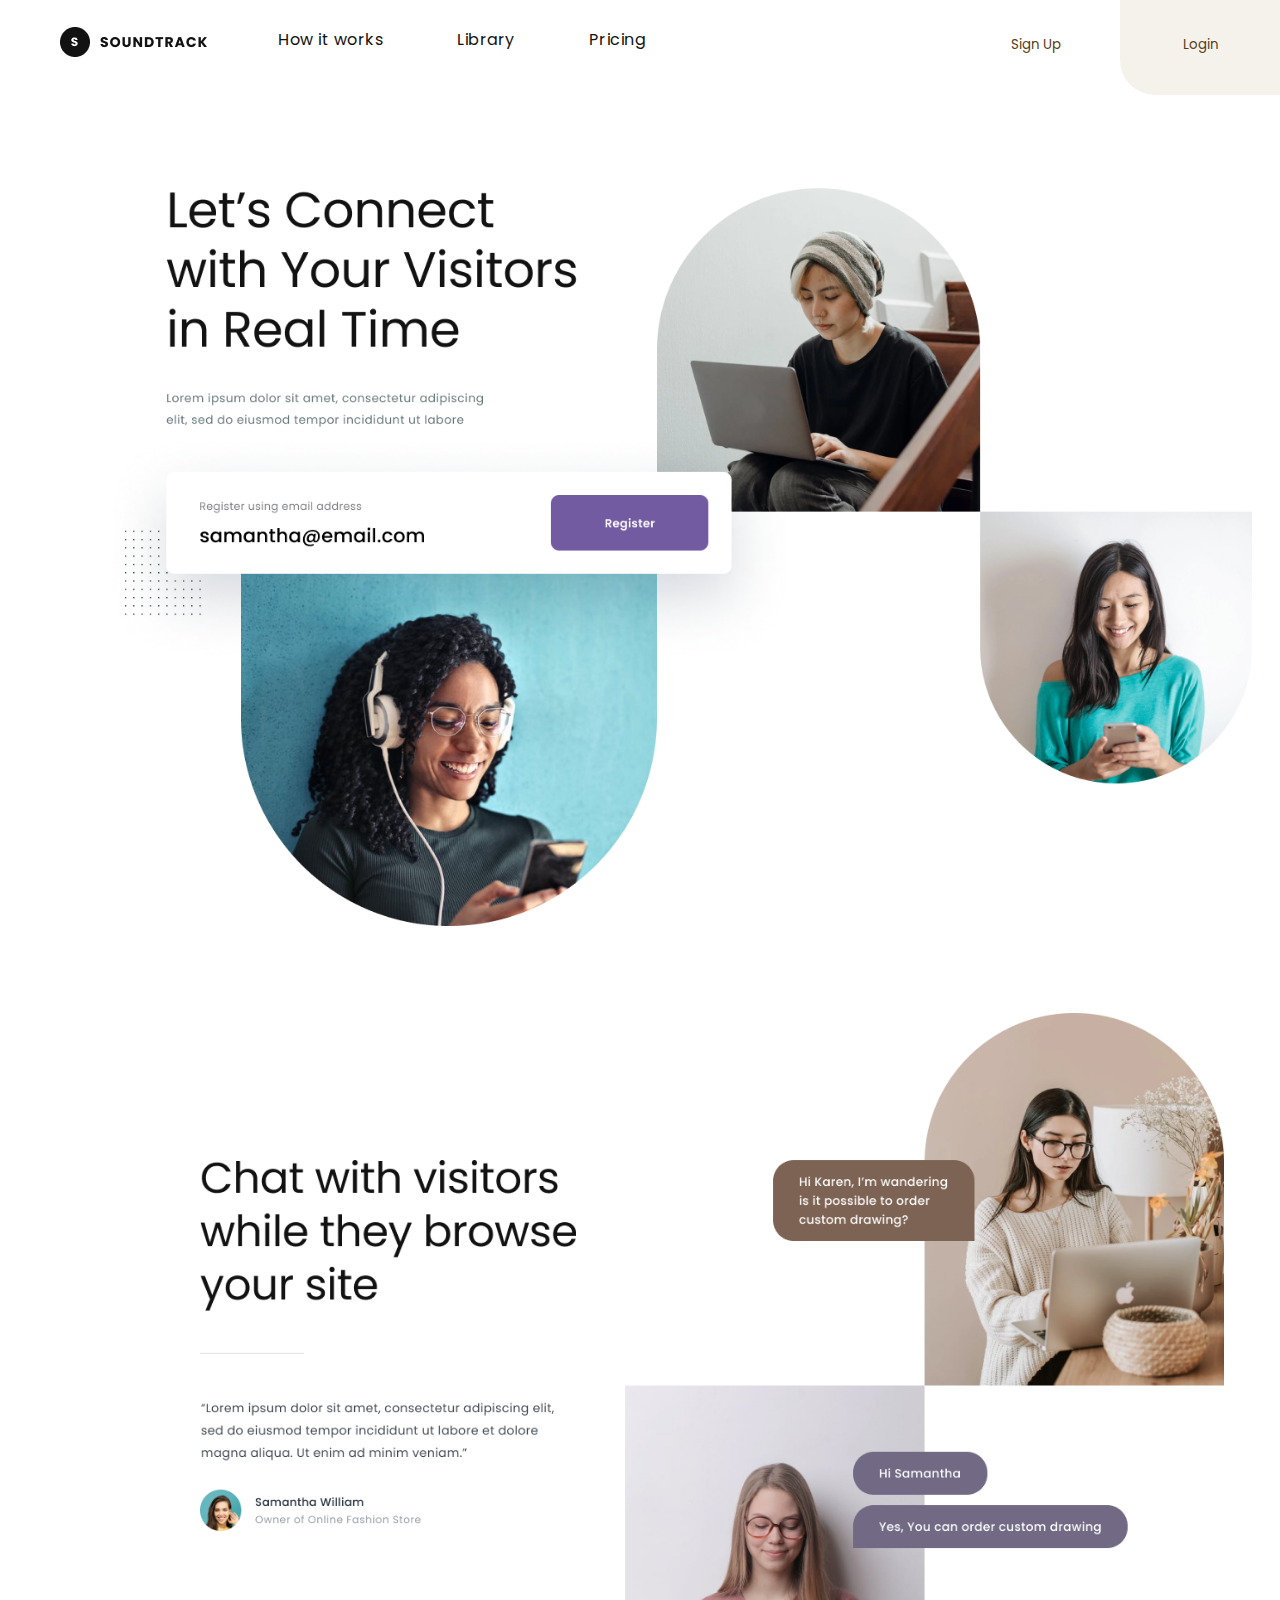
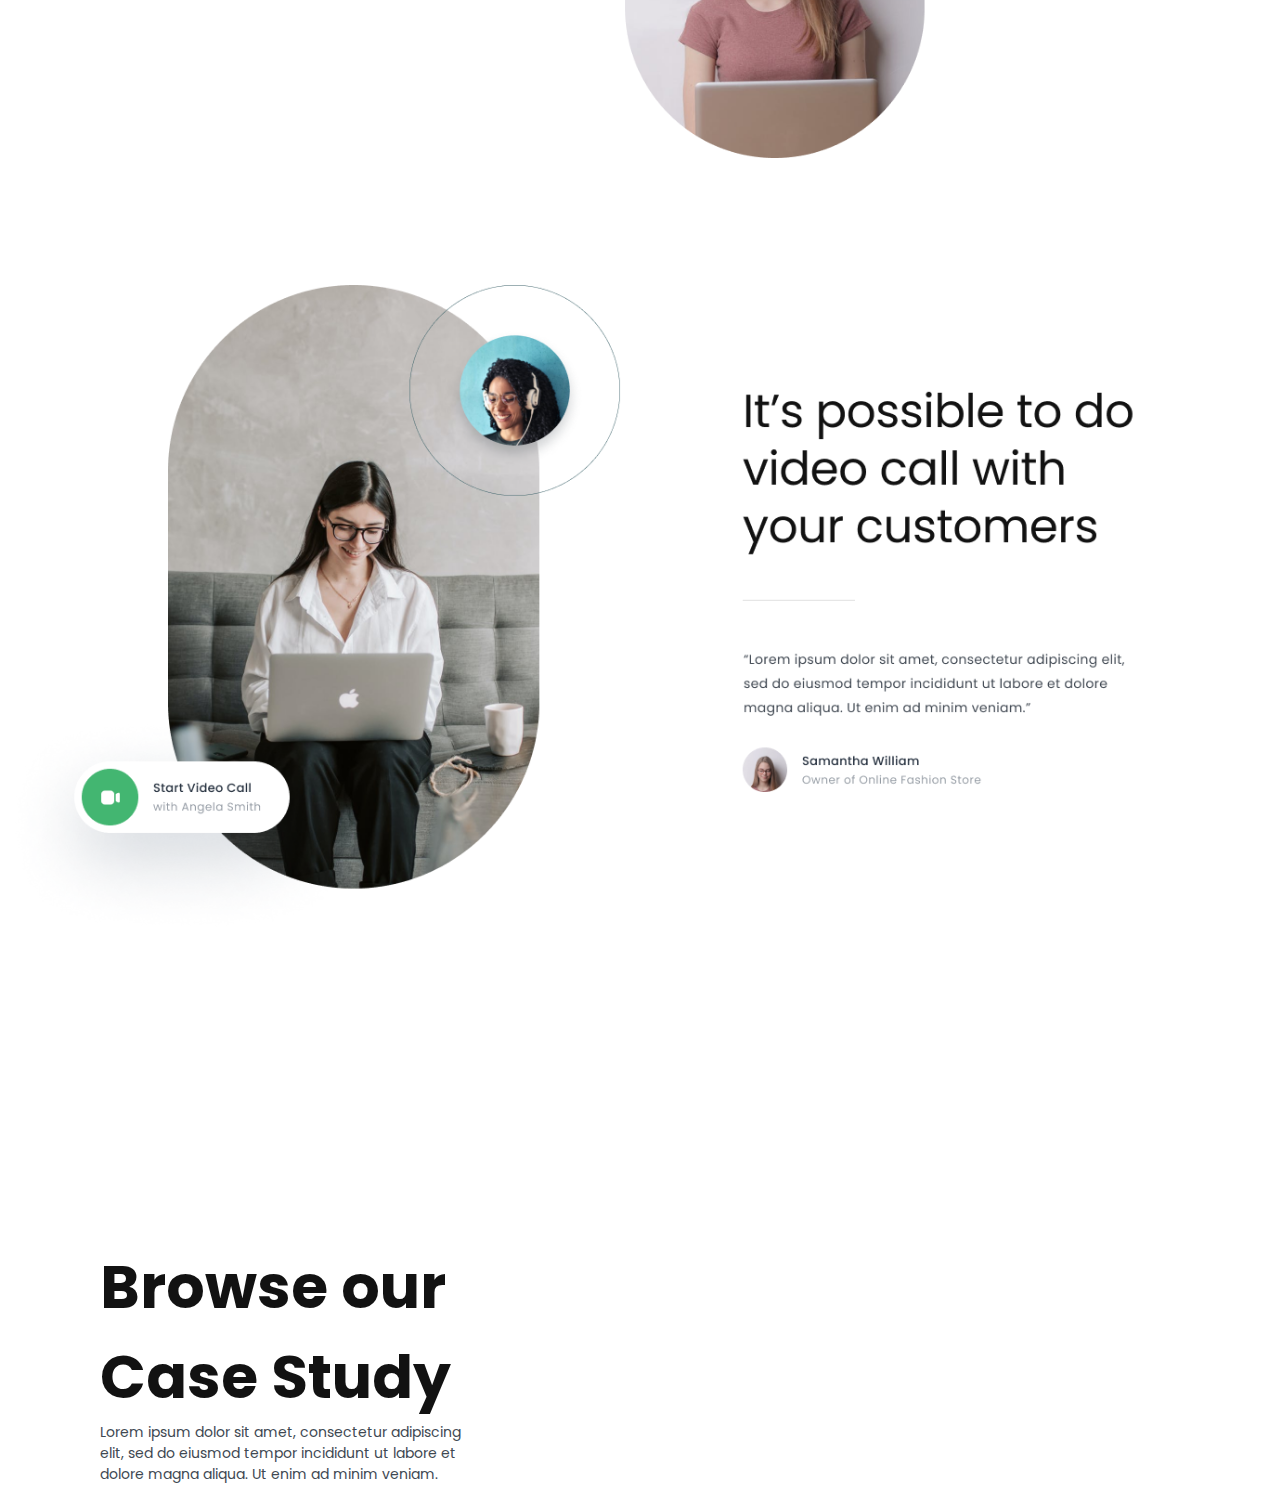
==== index.html @ 23756284 "AzamovAbdurahmon" ====
<!DOCTYPE html>
<html lang="en">
<head>
    <meta charset="UTF-8">
    <meta http-equiv="X-UA-Compatible" content="IE=edge">
    <meta name="viewport" content="width=device-width, initial-scale=1.0">
    <title>Document</title>
    <link rel="stylesheet" href="./style.css">
    <link rel="stylesheet" href="https://cdnjs.cloudflare.com/ajax/libs/font-awesome/6.4.0/css/all.min.css" integrity="sha512-iecdLmaskl7CVkqkXNQ/ZH/XLlvWZOJyj7Yy7tcenmpD1ypASozpmT/E0iPtmFIB46ZmdtAc9eNBvH0H/ZpiBw==" crossorigin="anonymous" referrerpolicy="no-referrer" />
    <link href="https://cdn.jsdelivr.net/npm/bootstrap@5.3.0-alpha1/dist/css/bootstrap.min.css" rel="stylesheet" integrity="sha384-GLhlTQ8iRABdZLl6O3oVMWSktQOp6b7In1Zl3/Jr59b6EGGoI1aFkw7cmDA6j6gD" crossorigin="anonymous">
    <link rel="preconnect" href="https://fonts.googleapis.com">
    <link rel="preconnect" href="https://fonts.gstatic.com" crossorigin>
    <link href="https://fonts.googleapis.com/css2?family=Poppins&display=swap" rel="stylesheet">
</head>
</head>

    <style>
        
    </style>

<body>

<nav>
  <div class="all-in-nav">

    <div class="left-nav">
      <div>
        <a href=""><img src="./icon.png" alt=""></a>
      </div>
    
      <div class="links">
        <a href="">How it works</a>
        <a href="">Library</a>
        <a href="">Pricing</a>
      </div>
    </div>
   

    <div class="buttons">
      <button class="sing-up">Sign Up</button>
      <button class="login">Login</button>
    </div>
   
  </div>
 
</nav>


<div class="main">
  <img src="./main.png" width="90%" class="main-positsiya" alt="">

  <img src="./main-yozwvoti.png" width="80%" class="main-positsiya-2" alt="">
  
  <img src="./main-bottayam.png" width="90%" class="main-positsiya-3" alt="">

</div>


<div class="footer">
  <h1 class="footer-h1">Browse our <br>
    Case Study</h1>

    <p class="footer-lorem-p"> Lorem ipsum dolor sit amet, consectetur adipiscing <br>
       elit, sed do eiusmod tempor incididunt ut labore et <br>
        dolore magna aliqua. Ut enim ad minim veniam.</p>
</div>

</body>

    <script src="./script.js">
        
    </script>

<script src="https://cdn.jsdelivr.net/npm/bootstrap@5.3.0-alpha1/dist/js/bootstrap.bundle.min.js" integrity="sha384-w76AqPfDkMBDXo30jS1Sgez6pr3x5MlQ1ZAGC+nuZB+EYdgRZgiwxhTBTkF7CXvN" crossorigin="anonymous"></script>
</html>
---- style.css ----
*{
  margin: 0;
  padding: 0;
  box-sizing: border-box;
  font-family: 'Poppins', sans-serif;
}

nav{
  height: 100px;
  /* border: 3px solid red; */
}

.all-in-nav a{
  text-decoration: none;
  color: #121212;
  letter-spacing: 0.5px;

}

.links a{
  margin-left: 70px;
}

.all-in-nav{
  margin-left: 60px;
  display: flex;
  justify-content: space-between;
  height: 10vh;
  align-items: center;

}

.left-nav{
  display: flex;
}

.sing-up{
  width: 160px;
  height: 100px;
  border: none;
  background-color: transparent;
  color: #553C16;
}

.login{
  height: 100px;
  width: 160px;
  border-bottom-left-radius: 35px;
  border: none;
  background-color: #F5F2EC;
  color: #553C16;
}

.main-positsiya{
  margin-top: 80px;
  margin-left: 100px;
}

.main-positsiya-2{
  margin-top: 80px;
  margin-left: 200px;
}

.main-positsiya-3{
  margin-top: 120px;
  /* margin-left: 200px; */
}

.footer{
  width: 100%;
  height: ;
  padding-left: 100px;
  padding-right: 100px;
  margin-top: 300px ;
}

.footer-h1{
  font-size: 60px;
  color: #121212;
}

.footer-lorem-p{
  color: #404852;
  font-size: 14px;
}
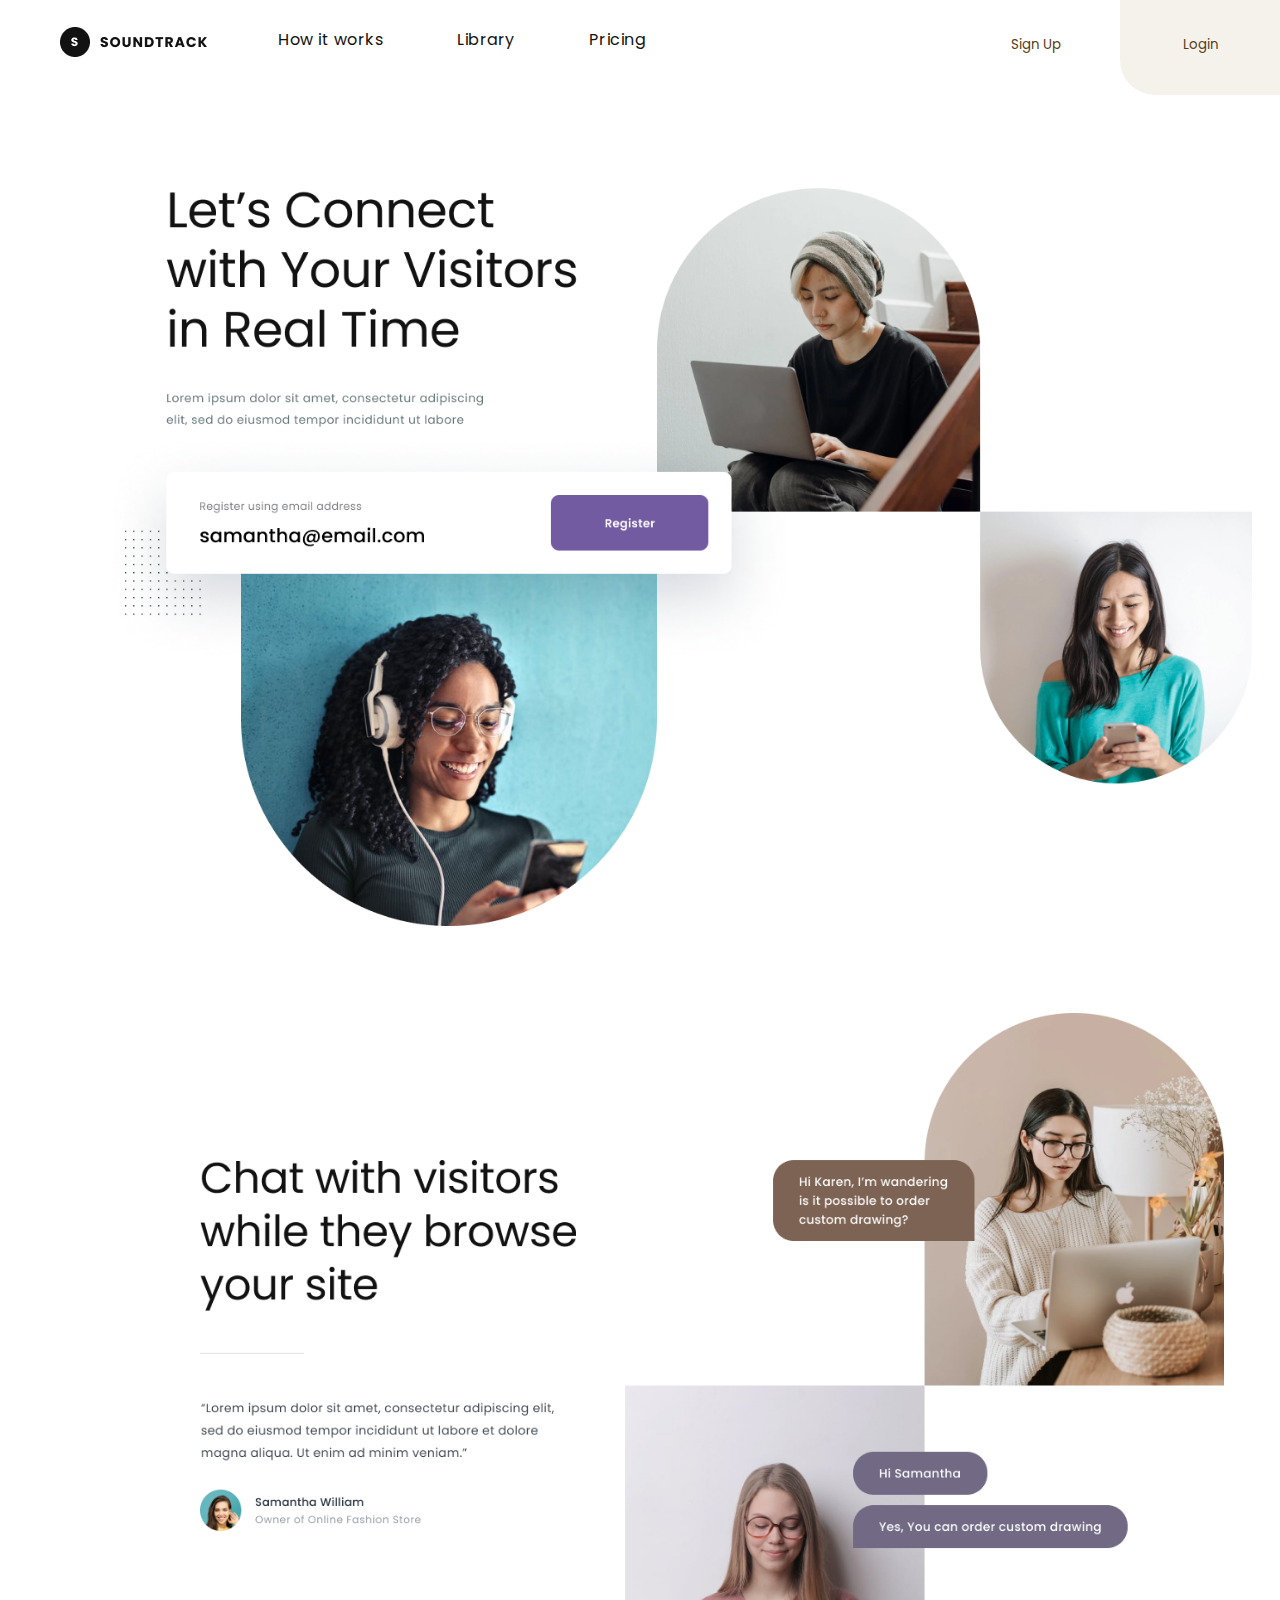
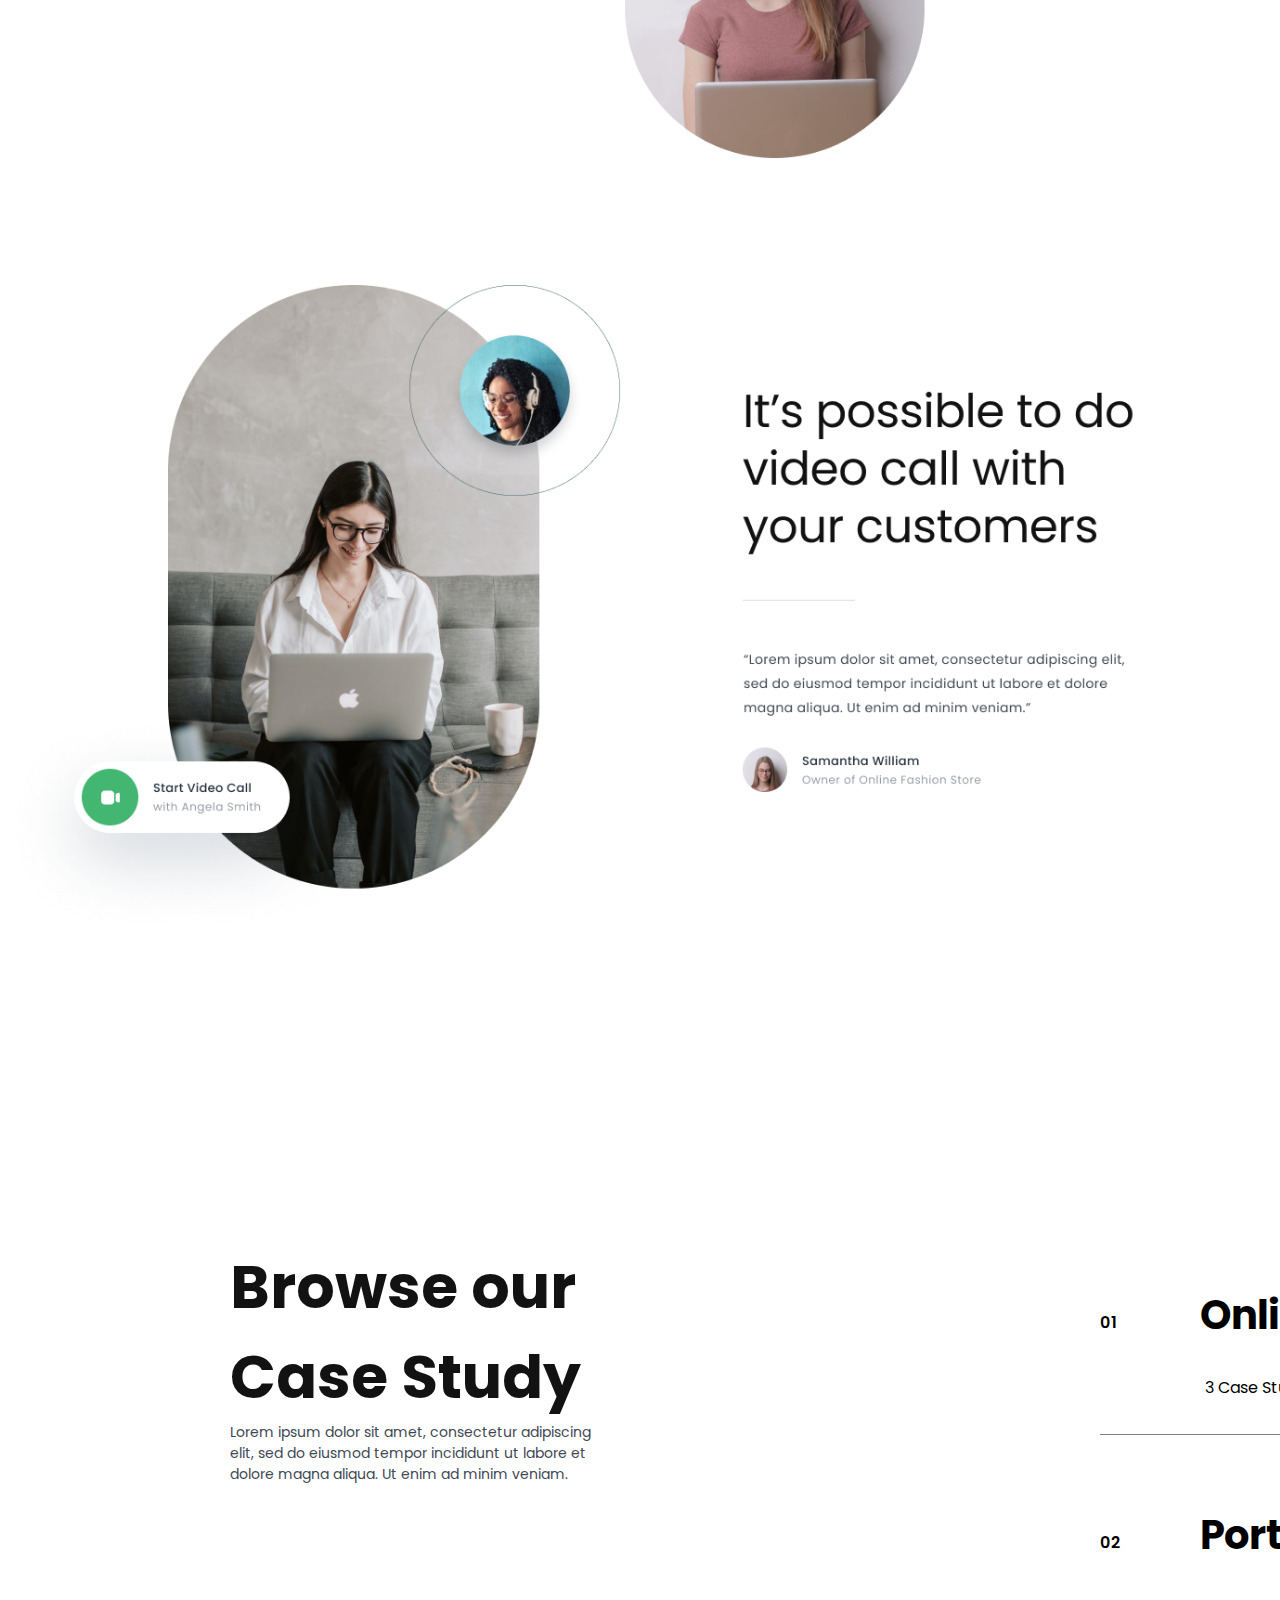
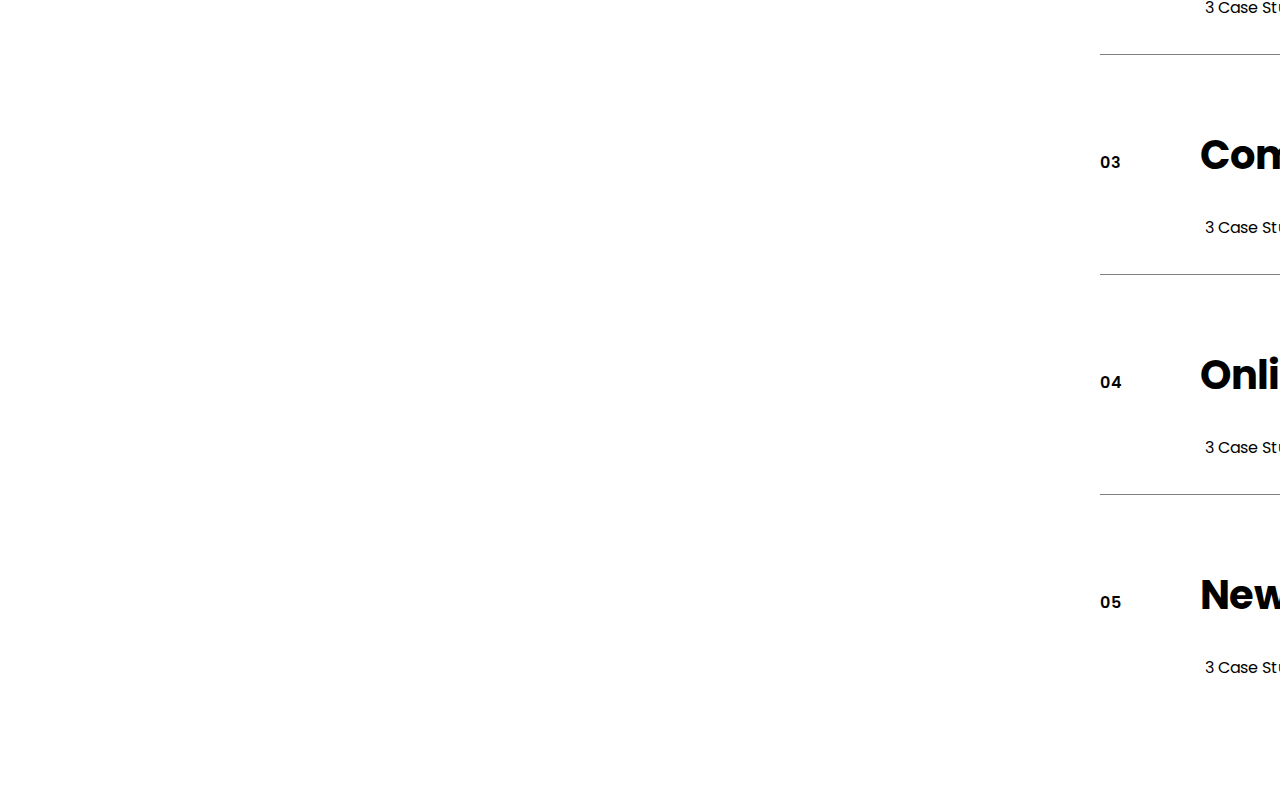
==== commit 475a0020: "Azamov Abdurahmon" ====
--- a/index.html
+++ b/index.html
@@ -25,7 +25,7 @@
 
     <div class="left-nav">
       <div>
-        <a href=""><img src="./icon.png" alt=""></a>
+        <a href=""><img src="./pictures/icon.png" alt=""></a>
       </div>
     
       <div class="links">
@@ -47,22 +47,79 @@
 
 
 <div class="main">
-  <img src="./main.png" width="90%" class="main-positsiya" alt="">
+  <img src="./pictures/main.png" width="90%" class="main-positsiya" alt="">
 
-  <img src="./main-yozwvoti.png" width="80%" class="main-positsiya-2" alt="">
+  <img src="./pictures/main-yozwvoti.png" width="80%" class="main-positsiya-2" alt="">
   
-  <img src="./main-bottayam.png" width="90%" class="main-positsiya-3" alt="">
+  <img src="./pictures/main-bottayam.png" width="90%" class="main-positsiya-3" alt="">
 
 </div>
 
 
 <div class="footer">
-  <h1 class="footer-h1">Browse our <br>
-    Case Study</h1>
+  <div class="text">
+    <h1 class="footer-h1">Browse our <br>
+      Case Study</h1>
+  
+      <p class="footer-lorem-p"> Lorem ipsum dolor sit amet, consectetur adipiscing <br>
+         elit, sed do eiusmod tempor incididunt ut labore et <br>
+          dolore magna aliqua. Ut enim ad minim veniam.</p>
+  </div>
 
-    <p class="footer-lorem-p"> Lorem ipsum dolor sit amet, consectetur adipiscing <br>
-       elit, sed do eiusmod tempor incididunt ut labore et <br>
-        dolore magna aliqua. Ut enim ad minim veniam.</p>
+  <div class="div-numbers">
+
+    <div class="online-shop">
+      <br>
+      <h4 class="text-secondary">01</h4>
+
+      <h1 style="font-size: 40px; margin-left: 100px; margin-top: -50px;">Online Shop</h1>
+      <p class="text-secondary" style="margin-left: 105px; margin-top: 30px;">3 Case Studies</p>
+
+      <img src="./pictures/стрелка.png" style="margin-left: 550px; margin-top: -200px;" alt="">
+    </div>
+
+    <div class="online-shop">
+      <br>
+      <h4 class="text-secondary">02</h4>
+
+      <h1 style="font-size: 40px; margin-left: 100px; margin-top: -50px;">Portfolio Website</h1>
+      <p class="text-secondary" style="margin-left: 105px; margin-top: 30px;">3 Case Studies</p>
+
+      <img src="./pictures/стрелка.png" style="margin-left: 550px; margin-top: -200px;" alt="">
+    </div>
+
+    <div class="online-shop">
+      <br>
+      <h4 class="text-secondary">03</h4>
+
+      <h1 style="font-size: 40px; margin-left: 100px; margin-top: -50px;">Company Profile</h1>
+      <p class="text-secondary" style="margin-left: 105px; margin-top: 30px;">3 Case Studies</p>
+
+      <img src="./pictures/стрелка.png" style="margin-left: 550px; margin-top: -200px;" alt="">
+    </div>
+
+    <div class="online-shop">
+      <br>
+      <h4 class="text-secondary">04</h4>
+
+      <h1 style="font-size: 40px; margin-left: 100px; margin-top: -50px;">Online Learning</h1>
+      <p class="text-secondary" style="margin-left: 105px; margin-top: 30px;">3 Case Studies</p>
+
+      <img src="./pictures/стрелка.png" style="margin-left: 550px; margin-top: -200px;" alt="">
+    </div>
+
+    <div class="online-shop1">
+      <br>
+      <h4 class="text-secondary">05</h4>
+
+      <h1 style="font-size: 40px; margin-left: 100px; margin-top: -50px;">News Portal</h1>
+      <p class="text-secondary" style="margin-left: 105px; margin-top: 30px;">3 Case Studies</p>
+
+      <img src="./pictures/стрелка.png" style="margin-left: 550px; margin-top: -200px;" alt="">
+    </div>
+
+  </div>
+ 
 </div>
 
 </body>
--- a/style.css
+++ b/style.css
@@ -20,6 +20,11 @@
 .links a{
   margin-left: 70px;
 }
+
+.links a:hover{
+  border-bottom: 1px solid #333;
+}
+
 
 .all-in-nav{
   margin-left: 60px;
@@ -68,7 +73,7 @@
 
 .footer{
   width: 100%;
-  height: ;
+  height: 1000px;
   padding-left: 100px;
   padding-right: 100px;
   margin-top: 300px ;
@@ -82,4 +87,45 @@
 .footer-lorem-p{
   color: #404852;
   font-size: 14px;
+}
+
+.text{
+  margin-left: 130px;
+}
+
+.div-numbers{
+  width: 600px;
+  height: 1100px;
+  /* border: 2px solid   red; */
+  margin-left: 1000px;
+  margin-top: -200px;
+}
+
+.div-numbers h4{
+  font-weight: 600;
+}
+
+.online-shop{
+  width: 600px;
+  height: 150px;
+  border-bottom: 1px solid gray;
+  margin-bottom: 70px;
+}
+
+.online-shop img{
+  cursor: pointer;
+
+}
+
+.online-shop1 img{
+  cursor: pointer;
+
+}
+
+
+.online-shop{
+  width: 600px;
+  height: 150px;
+  border-bottom: 1px solid gray;
+  /* margin-bottom: 70px; */
 }